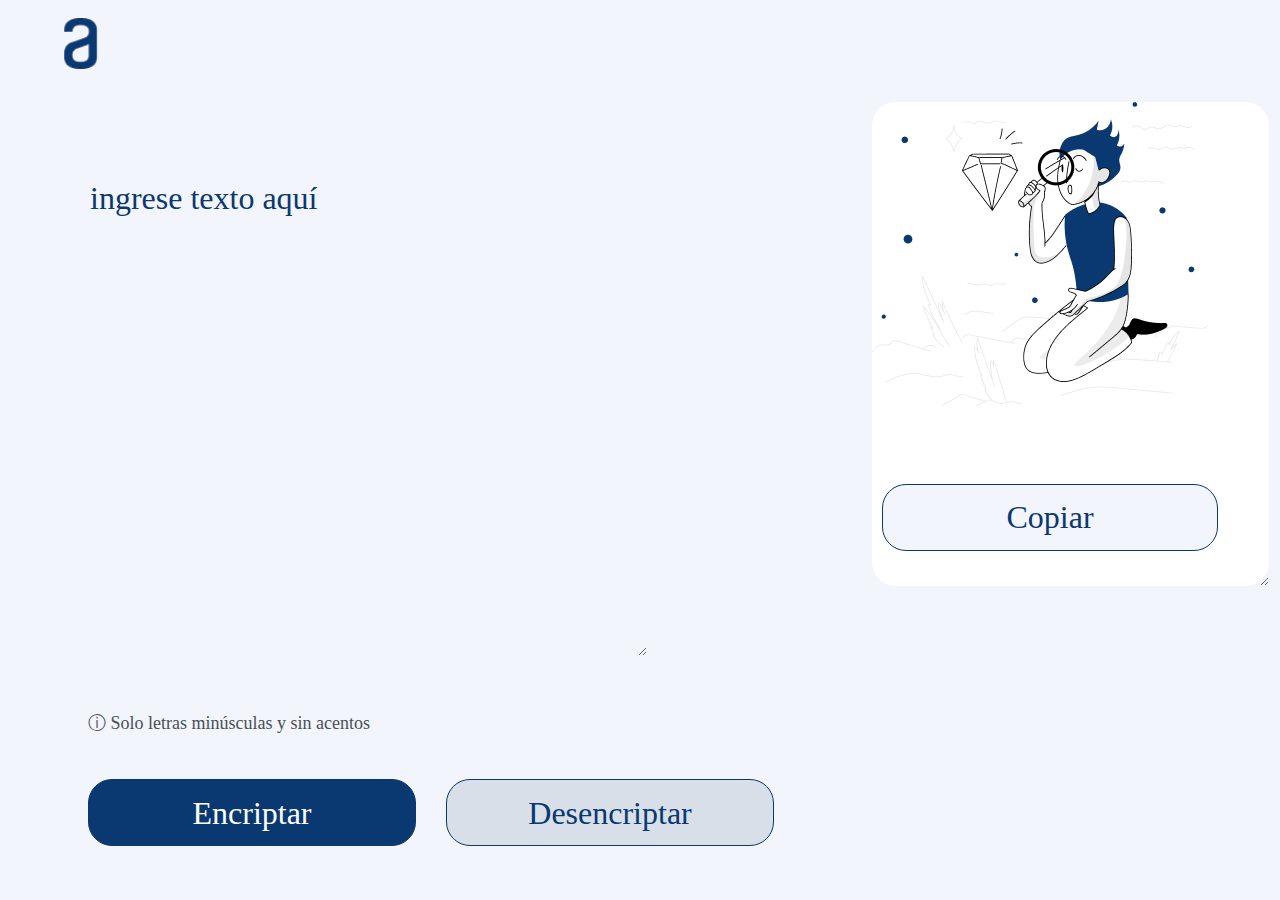
==== index.html @ bb2f0e71 "Rename Encriptadortext.html to index.html" ====
<!DOCTYPE html>
<html lang="en">
<head>
  <meta charset="UTF-8">
  <meta http-equiv="X-UA-Compatible" content="IE=edge">
  <meta name="viewport" content="width=device-width, initial-scale=1.0">
  <link rel="stylesheet" href="reset.css">
  <link rel="stylesheet" href="style.css">
  <link rel="preconnect" href="https://fonts.googleapis.com">
  <link rel="preconnect" href="https://fonts.gstatic.com" crossorigin>
  <link href="https://fonts.googleapis.com/css2?family=Montserrat:ital,wght@1,300&display=swap" rel="stylesheet">
  <title>Encriptador - Live for ever</title>
</head>
<body>
     <header>
      <img src="Imagenes/Frame 6.png" alt="logo de alura" class="logo">
     </header>

     <main>
      <section>
        <textarea class="text-area" cols="30" rows="10" placeholder="Ingrese texto aquí"></textarea>
        <div>
           <h6 class="informacion">&#x24d8 Solo letras minúsculas y sin acentos</h6>
        </div>
        <div class="botones">
           <button class="btn-encriptar" onclick="btnEncriptar()">Encriptar</button>
           <button class="btn-desencriptar" onclick="btnDesencriptar()">Desencriptar</button>
        </div>
      </section>
      <section>
        <textarea class="mensaje" cols="20" rows="10"></textarea>
        <div>
          <button class="copiar" onclick="copiar()">Copiar</button>
        </div>
      </section>
     </main>
  <script src="script.js"></script>
</body>
</html>
---- style.css ----
*{                        /*COLOR, FUENTE, GRUESO, DIMENSION Y ALTURA DE CASILLA*/
    background: #F3F5FC;
    font-family: 'Inter'; /*define una lista de fuentes o familias de fuentes, con un orden de prioridad, para utilizar en un elemento seleccionado*/
    font-weight: 400;     /*especifica el peso o grueso de la letra.*/
    font-size: 32px;      /*especifica la dimensión de la letra.*/
    line-height: 150%;    /*establece la altura de una casilla remarcada por líneas.*/
}

.logo{                 /*POSICION DE IMAGEN*/
    padding-top: 10px; /*cantidad de espacio entre el borde y el contenido del elemento.*/
    margin-left: 10px; /*establece el margen izquierdo de un elemento especificando una longitud o un porcentaje.*/
    width: 10%;        /*establece la anchura de visualización de la imagen*/
}

main{                  /*CAJA FLEXIBLE*/
    display: flex;         /*alinear distribucion o maquetación de espacio en items que estan dentro de la interfaz*/
    margin-bottom: 50px;   /*establece el margen inferior de un elemento especificando una longitud o un porcentaje. */
    margin-left: 80px;     /*establece el margen izquierdo de un elemento especificando una longitud o un porcentaje.*/
}

.text-area{
    border:none;               /*establecer el mismo grosor, estilo y/o anchura de todos los bordes de un elemento.*/
    color:#0A3871;
    margin-top: 90px;          /*establece el margen superior de un elemento especificando una longitud o un porcentaje.*/
    text-transform: lowercase; /*text-transform: capitalize: escribe la primera letra de cada palabra en mayúsculas. uppercase: escribe todas las letras en mayúsculas. lowercase: escribe todas las letras en minúsculas.*/
}

::placeholder{color: #0A3871;} /*color de letras dentro del formulario*/
  .text-area:focus{              /*La pseudo-clase :focus CSS representa un elemento (como una entrada de formulario) que ha recibido el foco. Generalmente se activa cuando el usuario hace clic, toca un elemento o lo selecciona con la tecla "Tab" del teclado*/
    outline: none;               /*Es utilizada para remover el contorno que se ubica fuera de los límites del borde de un elemento.*/
  }

  .mensaje{
    background: white;                          /*color dentro de formulario de clase mensaje*/
    background-image: url("Imagenes/Muñeco.png"); /*pongo la imagen dentro de la caja mensaje*/
    background-repeat: no-repeat;                 /*para que no ponga la imagen dentro de la caja repetida, sino solo una*/
    border: none;                                 /*quitar los bordes de la caja*/
    border-radius: 24px;                          /*redondea las esquinas de la caja*/
    color:#0A3871;                              /*color texto dentro de la caja*/
    margin-left:98px;                             /*margen interno izquierdo de la caja: lo corre hacia la izquierda*/
    margin-top:20px;                              /*margen interno de arriba de la caja: lo corre hacia abajo*/
    padding-left: 20px;                           /*borde izquierdo de la caja agranda hacia la izquierda*/
    position: fixed;                              /*hace que un elemento se coloque respecto al viewport, Le dices dónde posicionarse al elemento, y se queda ahí mientras el usuario hace scroll.*/
  }

  .mensaje:focus{
    outline: none;               /*Es utilizada para remover el contorno que se ubica fuera de los límites del borde de un elemento. Para que no se resalte cuando nos ponemos dentro de la caja*/
  }

  .botones{
    display: flex;        /*para que los botones se posicionen uno enseguida del otro*/
    margin-top: 18px;    
  }

  .btn-desencriptar{
    background: #D8DfE8;        /*color del boton desencriptar*/
    border: 1px solid #0a3871;  /*ancho de borde y color del boton desencriptar*/
    border-radius: 24px;          /*redondea borde el botton desencriptar*/
    color: #0A3871;             /*color letras del boton desencriptar*/
    cursor: pointer;              /*convierte putero a manito*/
    height: 67px;                 /*aumente el tamaño de arriba a abajo dentro del boton*/
    margin-left: 30px;            /*margen de la izquierda del boton desencriptar: se aleja un poco hacia la izquierda*/
    width: 328px;                 /*alarga el boton desencriptar a lo ancho*/
  }

  .btn-encriptar{
    background-color: #0A3871;  /*color del boton encriptar*/
    border: 1px solid #0a3871;  /*ancho de borde y color del boton encriptar*/
    border-radius: 24px;          /*redondea borde el botton encriptar*/
    color: white;               /*color letras del boton encriptar*/
    cursor: pointer;              /*convierte putero a manito*/
    height: 67px;                 /*aumente el tamaño de arriba a abajo dentro del boton*/
    width: 328px;                 /*alarga el boton encriptar a lo ancho*/
  }

  .copiar{
    border: 1px solid #0a3871;  /*ancho de borde y color del boton copiar*/
    border-radius: 24px;          /*redondea borde el botton copiar*/
    color: #0A3871;             /*color letras del boton copiar*/
    cursor: pointer;              /*convierte putero a manito*/
    height: 67px;                 /*aumente el tamaño de arriba a abajo dentro del boton*/
    margin-left: 108px;           /*margen de la izquierda del boton copiar: se aleja un poco hacia la izquierda*/
    margin-top:  402px;           /*margen superior del boton copiar*/
    position: absolute;           /*hace que un elemento se coloque respecto a su contenedor posicionado mas cercano*/
    width: 336px;                 /*alarga el boton copiar a lo ancho*/
  }

  .informacion{
    color: #495057;             /*color de letra de informacion*/
    font-size: 18px;              /*tamaño de letra: nos queda un poco mas pequeño*/
  }
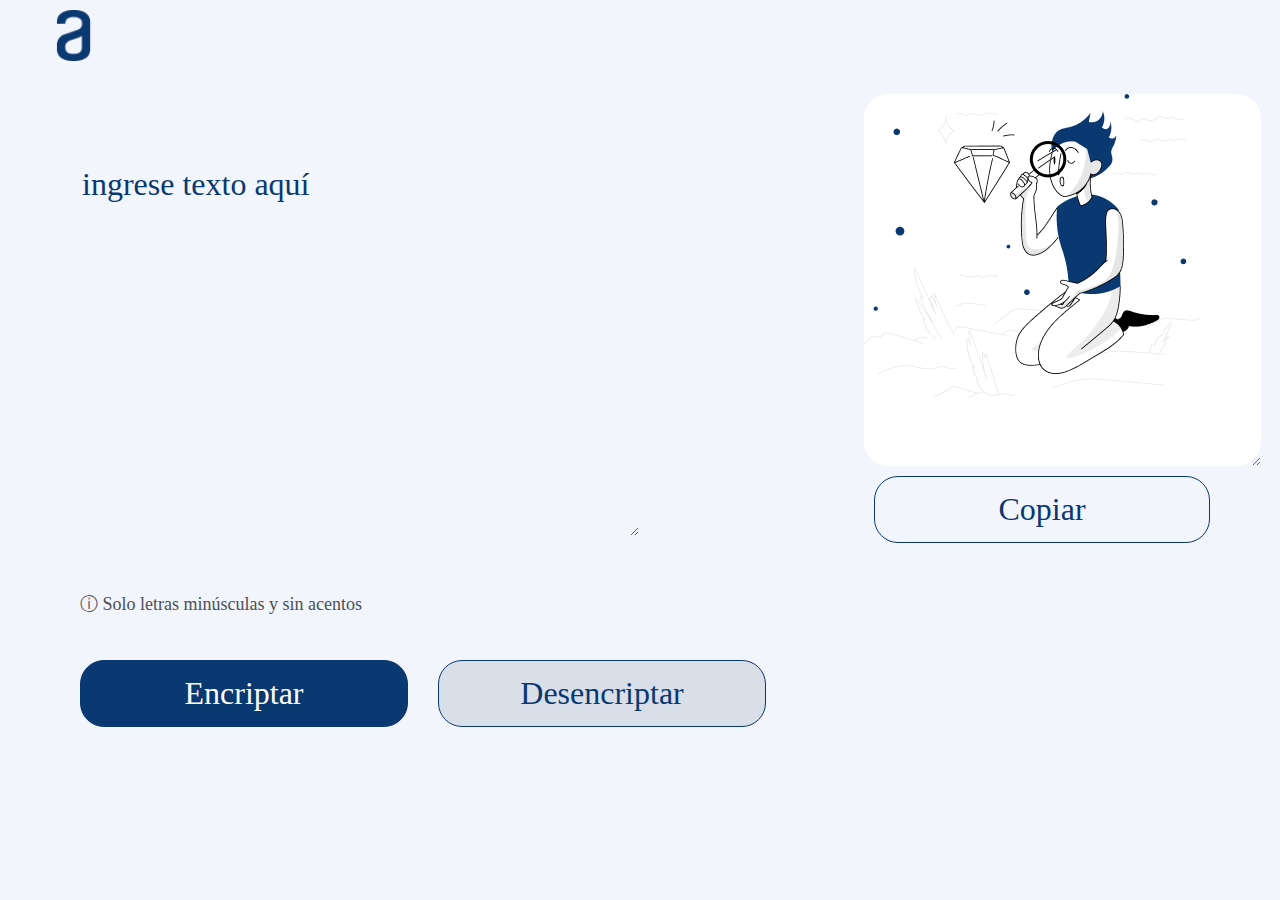
==== commit af913d49: "mejorando diseño responsive" ====
--- a/index.html
+++ b/index.html
@@ -1,5 +1,5 @@
 <!DOCTYPE html>
-<html lang="en">
+<html lang="es">
 <head>
   <meta charset="UTF-8">
   <meta http-equiv="X-UA-Compatible" content="IE=edge">
